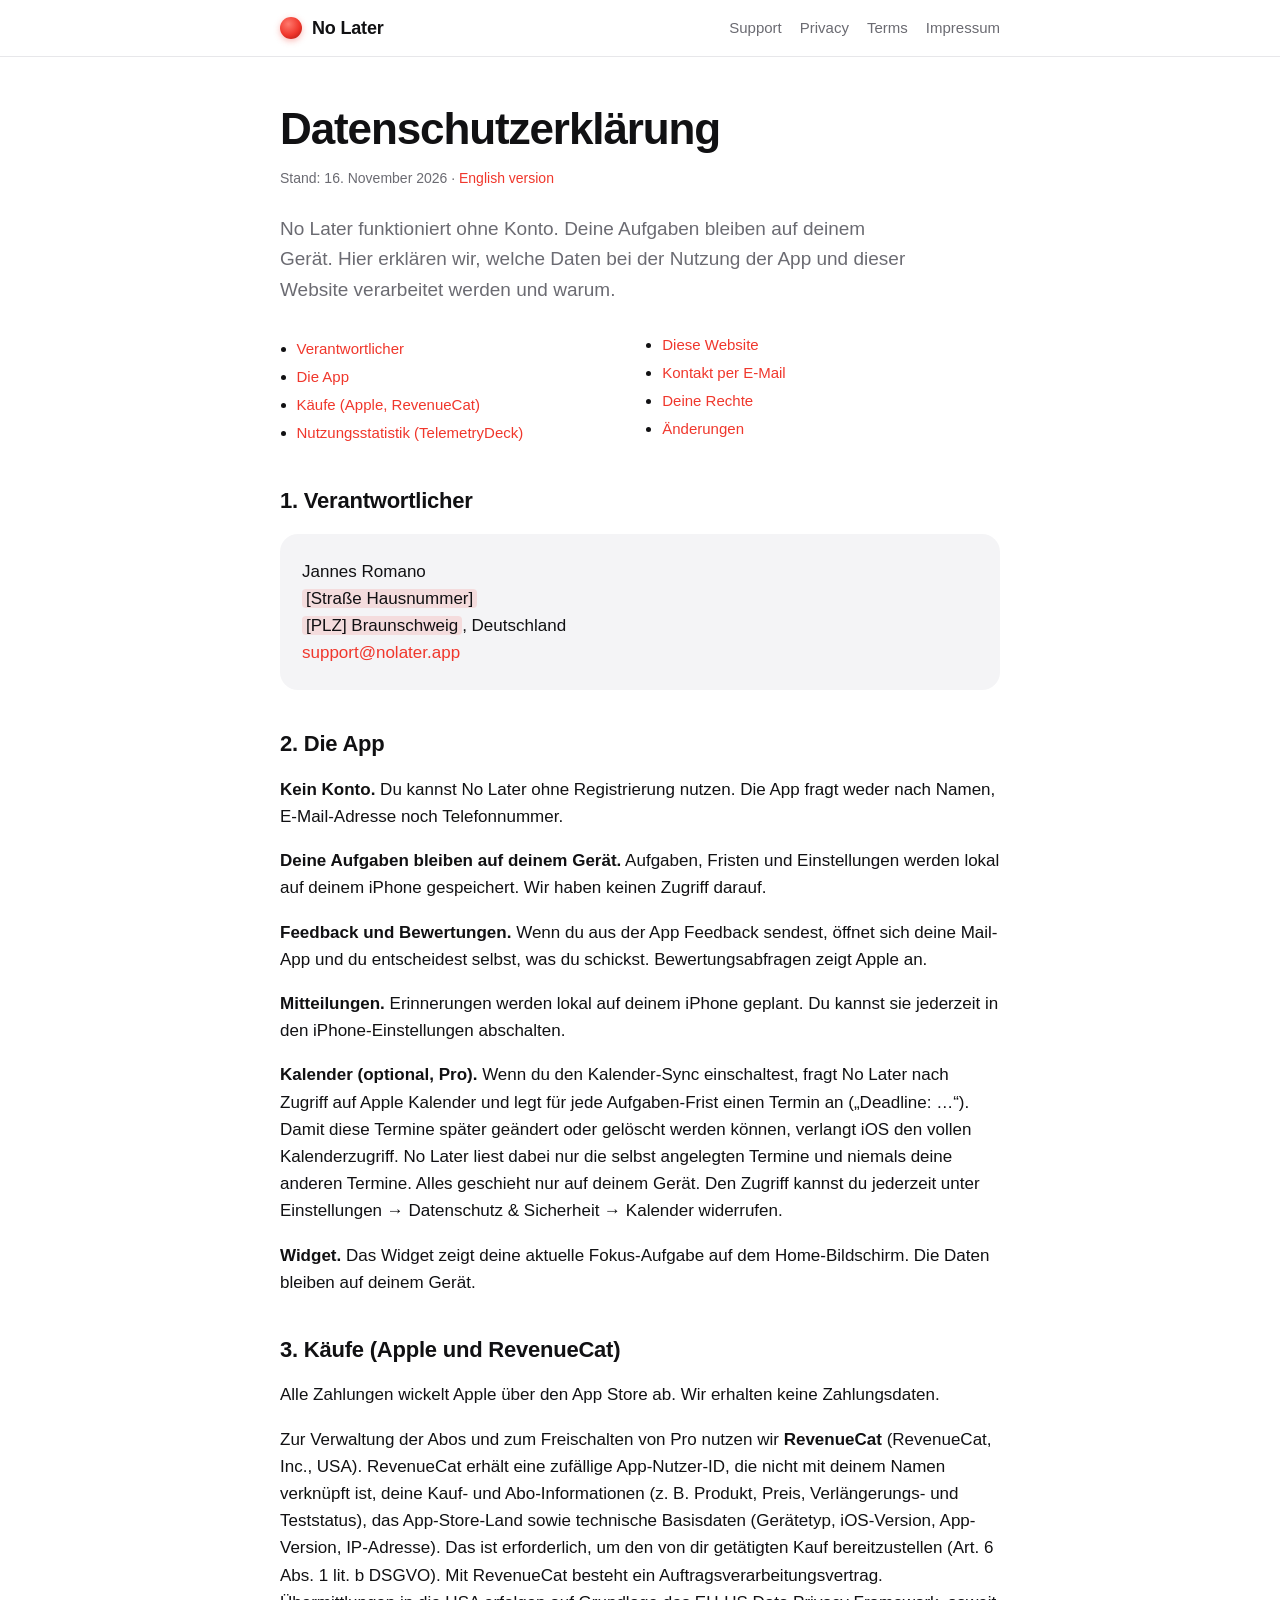
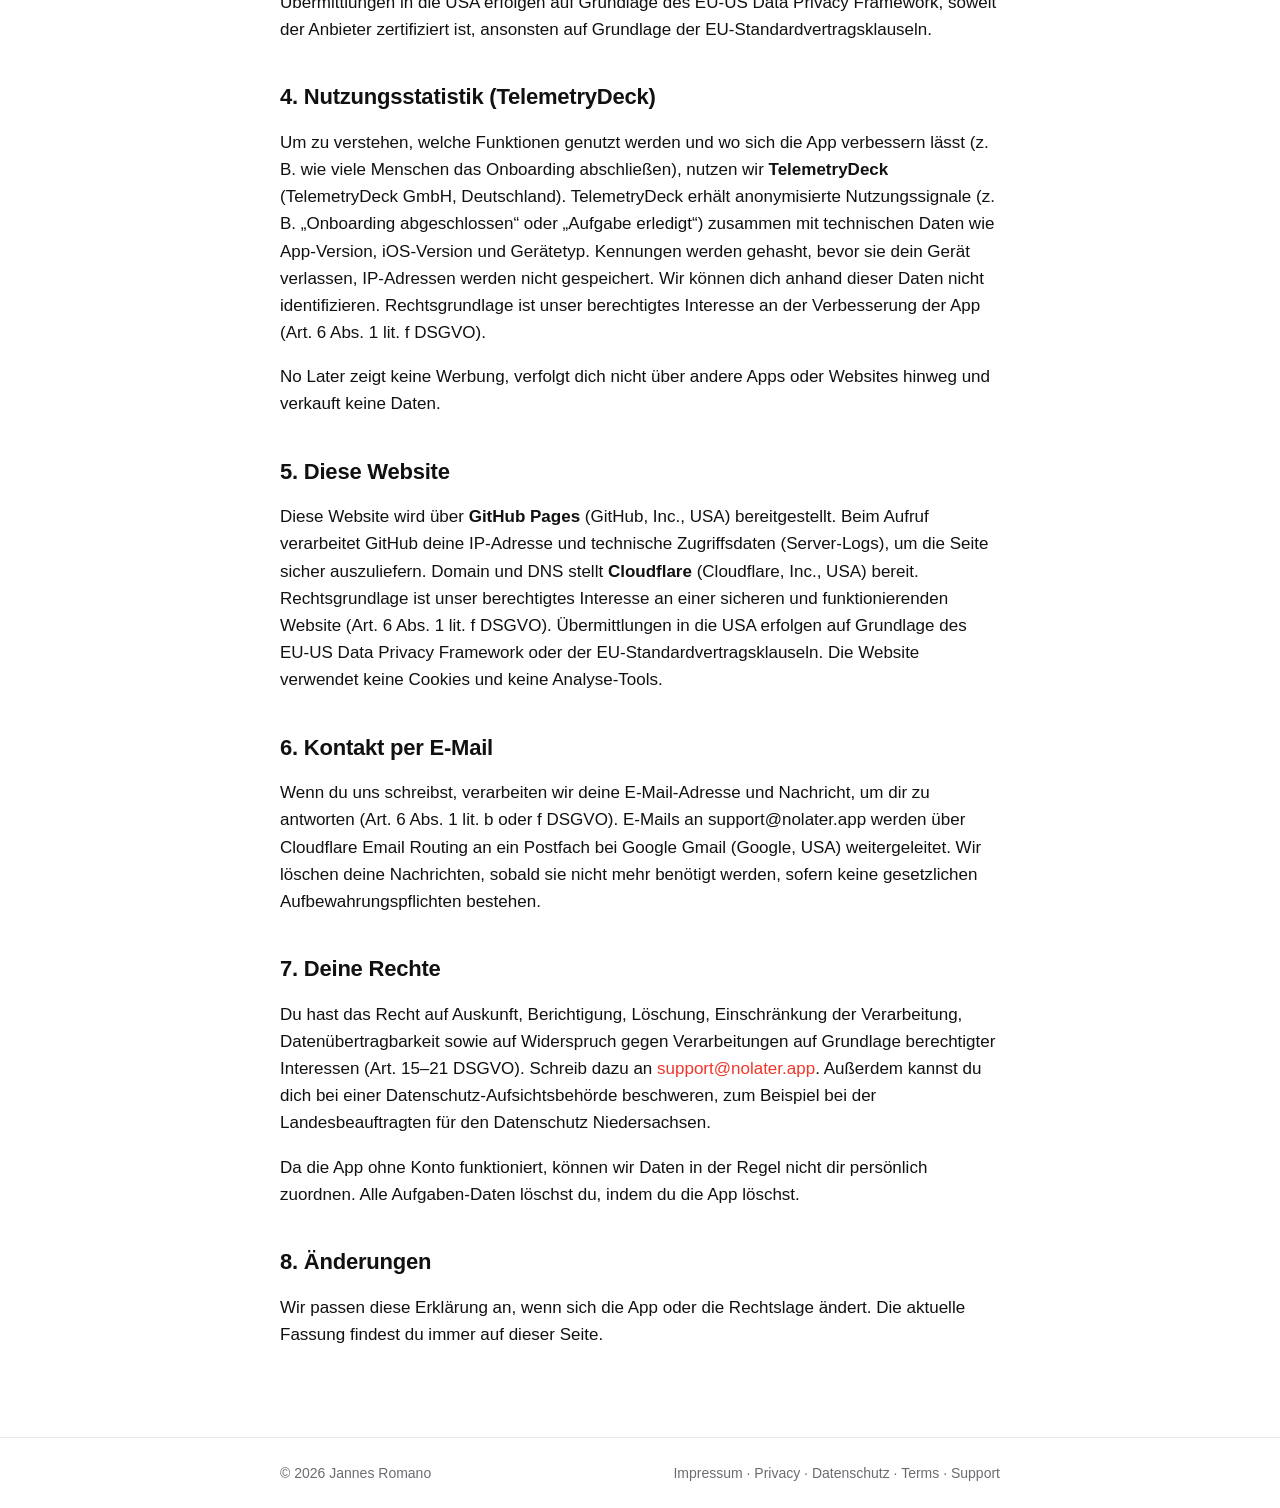
==== datenschutz.html @ 513e259f "Add No Later website (start page, support, privacy, terms, Impressum) Co-Authored-By: Claude Opus 5." ====
<!doctype html>
<html lang="de">
<head>
<meta charset="utf-8">
<meta name="viewport" content="width=device-width, initial-scale=1, viewport-fit=cover">
<title>No Later Datenschutz</title>
<meta name="description" content="Datenschutzerklärung für die App No Later und diese Website.">
<link rel="icon" href="data:image/svg+xml,%3Csvg xmlns='http://www.w3.org/2000/svg' viewBox='0 0 64 64'%3E%3Cdefs%3E%3CradialGradient id='g' cx='38%25' cy='32%25' r='70%25'%3E%3Cstop offset='0' stop-color='%23FF7A6E'/%3E%3Cstop offset='.55' stop-color='%23F0372C'/%3E%3Cstop offset='1' stop-color='%23A8150F'/%3E%3C/radialGradient%3E%3C/defs%3E%3Ccircle cx='32' cy='32' r='28' fill='url(%23g)'/%3E%3C/svg%3E">
<link rel="stylesheet" href="style.css">
</head>
<body>
<header class="top"><div class="wrap">
  <a class="brand" href="index.html"><span class="dot" aria-hidden="true"></span>No Later</a>
  <nav class="links" aria-label="Main"><a href="support.html">Support</a><a href="privacy.html">Privacy</a><a href="terms.html">Terms</a><a href="impressum.html">Impressum</a></nav>
</div></header>
<main><div class="wrap">
<h1>Datenschutzerklärung</h1>
<p class="lang">Stand: 16. November 2026 · <a href="privacy.html">English version</a></p>
<p class="lead">No Later funktioniert ohne Konto. Deine Aufgaben bleiben auf deinem Gerät. Hier erklären wir, welche Daten bei der Nutzung der App und dieser Website verarbeitet werden und warum.</p>

<ul class="toc">
<li><a href="#verantwortlich">Verantwortlicher</a></li>
<li><a href="#app">Die App</a></li>
<li><a href="#kaeufe">Käufe (Apple, RevenueCat)</a></li>
<li><a href="#statistik">Nutzungsstatistik (TelemetryDeck)</a></li>
<li><a href="#website">Diese Website</a></li>
<li><a href="#kontakt">Kontakt per E-Mail</a></li>
<li><a href="#rechte">Deine Rechte</a></li>
<li><a href="#aenderungen">Änderungen</a></li>
</ul>

<h2 id="verantwortlich">1. Verantwortlicher</h2>
<div class="card"><p>Jannes Romano<br><span class="ph">[Straße Hausnummer]</span><br><span class="ph">[PLZ] Braunschweig</span>, Deutschland<br><a href="mailto:support@nolater.app">support@nolater.app</a></p></div>

<h2 id="app">2. Die App</h2>
<p><b>Kein Konto.</b> Du kannst No Later ohne Registrierung nutzen. Die App fragt weder nach Namen, E-Mail-Adresse noch Telefonnummer.</p>
<p><b>Deine Aufgaben bleiben auf deinem Gerät.</b> Aufgaben, Fristen und Einstellungen werden lokal auf deinem iPhone gespeichert. Wir haben keinen Zugriff darauf.</p>
<p><b>Feedback und Bewertungen.</b> Wenn du aus der App Feedback sendest, öffnet sich deine Mail-App und du entscheidest selbst, was du schickst. Bewertungsabfragen zeigt Apple an.</p>
<p><b>Mitteilungen.</b> Erinnerungen werden lokal auf deinem iPhone geplant. Du kannst sie jederzeit in den iPhone-Einstellungen abschalten.</p>
<p><b>Kalender (optional, Pro).</b> Wenn du den Kalender-Sync einschaltest, fragt No Later nach Zugriff auf Apple Kalender und legt für jede Aufgaben-Frist einen Termin an („Deadline: …“). Damit diese Termine später geändert oder gelöscht werden können, verlangt iOS den vollen Kalenderzugriff. No Later liest dabei nur die selbst angelegten Termine und niemals deine anderen Termine. Alles geschieht nur auf deinem Gerät. Den Zugriff kannst du jederzeit unter Einstellungen → Datenschutz & Sicherheit → Kalender widerrufen.</p>
<p><b>Widget.</b> Das Widget zeigt deine aktuelle Fokus-Aufgabe auf dem Home-Bildschirm. Die Daten bleiben auf deinem Gerät.</p>

<h2 id="kaeufe">3. Käufe (Apple und RevenueCat)</h2>
<p>Alle Zahlungen wickelt Apple über den App Store ab. Wir erhalten keine Zahlungsdaten.</p>
<p>Zur Verwaltung der Abos und zum Freischalten von Pro nutzen wir <b>RevenueCat</b> (RevenueCat, Inc., USA). RevenueCat erhält eine zufällige App-Nutzer-ID, die nicht mit deinem Namen verknüpft ist, deine Kauf- und Abo-Informationen (z. B. Produkt, Preis, Verlängerungs- und Teststatus), das App-Store-Land sowie technische Basisdaten (Gerätetyp, iOS-Version, App-Version, IP-Adresse). Das ist erforderlich, um den von dir getätigten Kauf bereitzustellen (Art. 6 Abs. 1 lit. b DSGVO). Mit RevenueCat besteht ein Auftragsverarbeitungsvertrag. Übermittlungen in die USA erfolgen auf Grundlage des EU-US Data Privacy Framework, soweit der Anbieter zertifiziert ist, ansonsten auf Grundlage der EU-Standardvertragsklauseln.</p>

<h2 id="statistik">4. Nutzungsstatistik (TelemetryDeck)</h2>
<p>Um zu verstehen, welche Funktionen genutzt werden und wo sich die App verbessern lässt (z. B. wie viele Menschen das Onboarding abschließen), nutzen wir <b>TelemetryDeck</b> (TelemetryDeck GmbH, Deutschland). TelemetryDeck erhält anonymisierte Nutzungssignale (z. B. „Onboarding abgeschlossen“ oder „Aufgabe erledigt“) zusammen mit technischen Daten wie App-Version, iOS-Version und Gerätetyp. Kennungen werden gehasht, bevor sie dein Gerät verlassen, IP-Adressen werden nicht gespeichert. Wir können dich anhand dieser Daten nicht identifizieren. Rechtsgrundlage ist unser berechtigtes Interesse an der Verbesserung der App (Art. 6 Abs. 1 lit. f DSGVO).</p>
<p>No Later zeigt keine Werbung, verfolgt dich nicht über andere Apps oder Websites hinweg und verkauft keine Daten.</p>

<h2 id="website">5. Diese Website</h2>
<p>Diese Website wird über <b>GitHub Pages</b> (GitHub, Inc., USA) bereitgestellt. Beim Aufruf verarbeitet GitHub deine IP-Adresse und technische Zugriffsdaten (Server-Logs), um die Seite sicher auszuliefern. Domain und DNS stellt <b>Cloudflare</b> (Cloudflare, Inc., USA) bereit. Rechtsgrundlage ist unser berechtigtes Interesse an einer sicheren und funktionierenden Website (Art. 6 Abs. 1 lit. f DSGVO). Übermittlungen in die USA erfolgen auf Grundlage des EU-US Data Privacy Framework oder der EU-Standardvertragsklauseln. Die Website verwendet keine Cookies und keine Analyse-Tools.</p>

<h2 id="kontakt">6. Kontakt per E-Mail</h2>
<p>Wenn du uns schreibst, verarbeiten wir deine E-Mail-Adresse und Nachricht, um dir zu antworten (Art. 6 Abs. 1 lit. b oder f DSGVO). E-Mails an support@nolater.app werden über Cloudflare Email Routing an ein Postfach bei Google Gmail (Google, USA) weitergeleitet. Wir löschen deine Nachrichten, sobald sie nicht mehr benötigt werden, sofern keine gesetzlichen Aufbewahrungspflichten bestehen.</p>

<h2 id="rechte">7. Deine Rechte</h2>
<p>Du hast das Recht auf Auskunft, Berichtigung, Löschung, Einschränkung der Verarbeitung, Datenübertragbarkeit sowie auf Widerspruch gegen Verarbeitungen auf Grundlage berechtigter Interessen (Art. 15–21 DSGVO). Schreib dazu an <a href="mailto:support@nolater.app">support@nolater.app</a>. Außerdem kannst du dich bei einer Datenschutz-Aufsichtsbehörde beschweren, zum Beispiel bei der Landesbeauftragten für den Datenschutz Niedersachsen.</p>
<p>Da die App ohne Konto funktioniert, können wir Daten in der Regel nicht dir persönlich zuordnen. Alle Aufgaben-Daten löschst du, indem du die App löschst.</p>

<h2 id="aenderungen">8. Änderungen</h2>
<p>Wir passen diese Erklärung an, wenn sich die App oder die Rechtslage ändert. Die aktuelle Fassung findest du immer auf dieser Seite.</p>

</div></main>
<footer><div class="wrap">
  <span>© 2026 Jannes Romano</span>
  <span><a href="impressum.html">Impressum</a> · <a href="privacy.html">Privacy</a> · <a href="datenschutz.html">Datenschutz</a> · <a href="terms.html">Terms</a> · <a href="support.html">Support</a></span>
</div></footer>
</body>
</html>
---- style.css ----
:root{
  --bg:#ffffff; --fg:#111113; --muted:#6b6b72; --line:#e7e7ea; --card:#f4f4f6;
  --accent:#F0372C; --accent-ink:#ffffff;
  --sans:-apple-system,BlinkMacSystemFont,"SF Pro Text","Inter","Segoe UI",Roboto,Helvetica,Arial,sans-serif;
  --display:-apple-system,BlinkMacSystemFont,"SF Pro Display","Inter","Segoe UI",Roboto,Helvetica,Arial,sans-serif;
  color-scheme:light;
}
@media (prefers-color-scheme: dark){
  :root{ --bg:#000000; --fg:#f5f5f7; --muted:#98989f; --line:#2c2c2e; --card:#1c1c1e; color-scheme:dark; }
}
*{box-sizing:border-box}
html{-webkit-text-size-adjust:100%}
body{margin:0;background:var(--bg);color:var(--fg);font:17px/1.6 var(--sans);-webkit-font-smoothing:antialiased}
a{color:var(--accent);text-decoration:none}
a:hover{text-decoration:underline}
a:focus-visible,button:focus-visible{outline:2px solid var(--accent);outline-offset:3px;border-radius:6px}
.wrap{max-width:760px;margin:0 auto;padding-inline:max(20px,env(safe-area-inset-left,0px)) max(20px,env(safe-area-inset-right,0px))}
header.top{border-bottom:1px solid var(--line)}
header.top .wrap{display:flex;align-items:center;justify-content:space-between;gap:16px;padding-block:16px}
.brand{white-space:nowrap;flex-shrink:0;display:flex;align-items:center;gap:10px;color:var(--fg);font:700 18px/1 var(--display);letter-spacing:-.01em}
.brand:hover{text-decoration:none}
.dot{width:22px;height:22px;border-radius:50%;background:radial-gradient(circle at 38% 32%,#FF7A6E 0%,#F0372C 55%,#A8150F 100%);box-shadow:0 2px 6px rgba(240,55,44,.35)}
nav.links{display:flex;gap:18px;flex-wrap:wrap;font-size:15px}
nav.links a{color:var(--muted)}
nav.links a:hover{color:var(--fg);text-decoration:none}
main{padding-block:48px 72px}
h1{font:800 clamp(32px,6vw,44px)/1.1 var(--display);letter-spacing:-.025em;margin:0 0 12px;text-wrap:balance}
h2{font:700 22px/1.3 var(--display);letter-spacing:-.01em;margin:40px 0 10px}
h3{font:650 18px/1.35 var(--display);margin:26px 0 6px}
p,li{color:var(--fg)}
.muted{color:var(--muted)}
.lead{font-size:19px;color:var(--muted);margin:0 0 28px;max-width:60ch}
ul{padding-left:1.2em}
li{margin:4px 0}
.card{background:var(--card);border-radius:18px;padding:20px 22px;margin:18px 0}
.card p{margin:4px 0}
.lang{font-size:14px;color:var(--muted);margin-bottom:24px}
.toc{columns:2;column-gap:28px;font-size:15px;padding-left:1.1em}
@media (max-width:560px){.toc{columns:1}}
@media (max-width:560px){nav.links{gap:10px;font-size:13px;justify-content:flex-end;flex-wrap:nowrap}header.top .wrap{gap:10px}}
footer{border-top:1px solid var(--line)}
footer .wrap{display:flex;justify-content:space-between;flex-wrap:wrap;gap:12px;padding-block:24px;font-size:14px;color:var(--muted)}
footer a{color:var(--muted)}
/* landing */
.hero{display:flex;flex-direction:column;align-items:center;text-align:center;padding-block:24px 8px}
.button3d{width:168px;height:168px;border-radius:50%;margin:8px auto 36px;position:relative;
  background:radial-gradient(circle at 38% 32%,#FF7A6E 0%,#F0372C 55%,#A8150F 100%);
  box-shadow:0 18px 40px rgba(240,55,44,.35), inset 0 -8px 18px rgba(0,0,0,.18)}
.button3d::after{content:"";position:absolute;left:34px;top:24px;width:70px;height:36px;border-radius:50%;background:rgba(255,255,255,.28)}
@media (prefers-reduced-motion:no-preference){ .button3d{animation:breathe 3.2s ease-in-out infinite} }
@keyframes breathe{50%{transform:scale(1.03)}}
.cta{display:inline-flex;align-items:center;gap:10px;background:var(--fg);color:var(--bg);border-radius:14px;padding:12px 20px;font-weight:600;font-size:16px}
.cta:hover{text-decoration:none;opacity:.9}
.soon{font-size:14px;color:var(--muted);margin-top:10px}
.features{display:grid;grid-template-columns:repeat(2,minmax(0,1fr));gap:12px;margin-top:44px;text-align:left}
@media (max-width:600px){.features{grid-template-columns:1fr}}
.feat{background:var(--card);border-radius:18px;padding:18px 20px}
.feat b{display:block;font:650 17px/1.3 var(--display);margin-bottom:4px}
.feat span{color:var(--muted);font-size:15px}
.ph{background:rgba(240,55,44,.12);border-radius:4px;padding:0 4px}
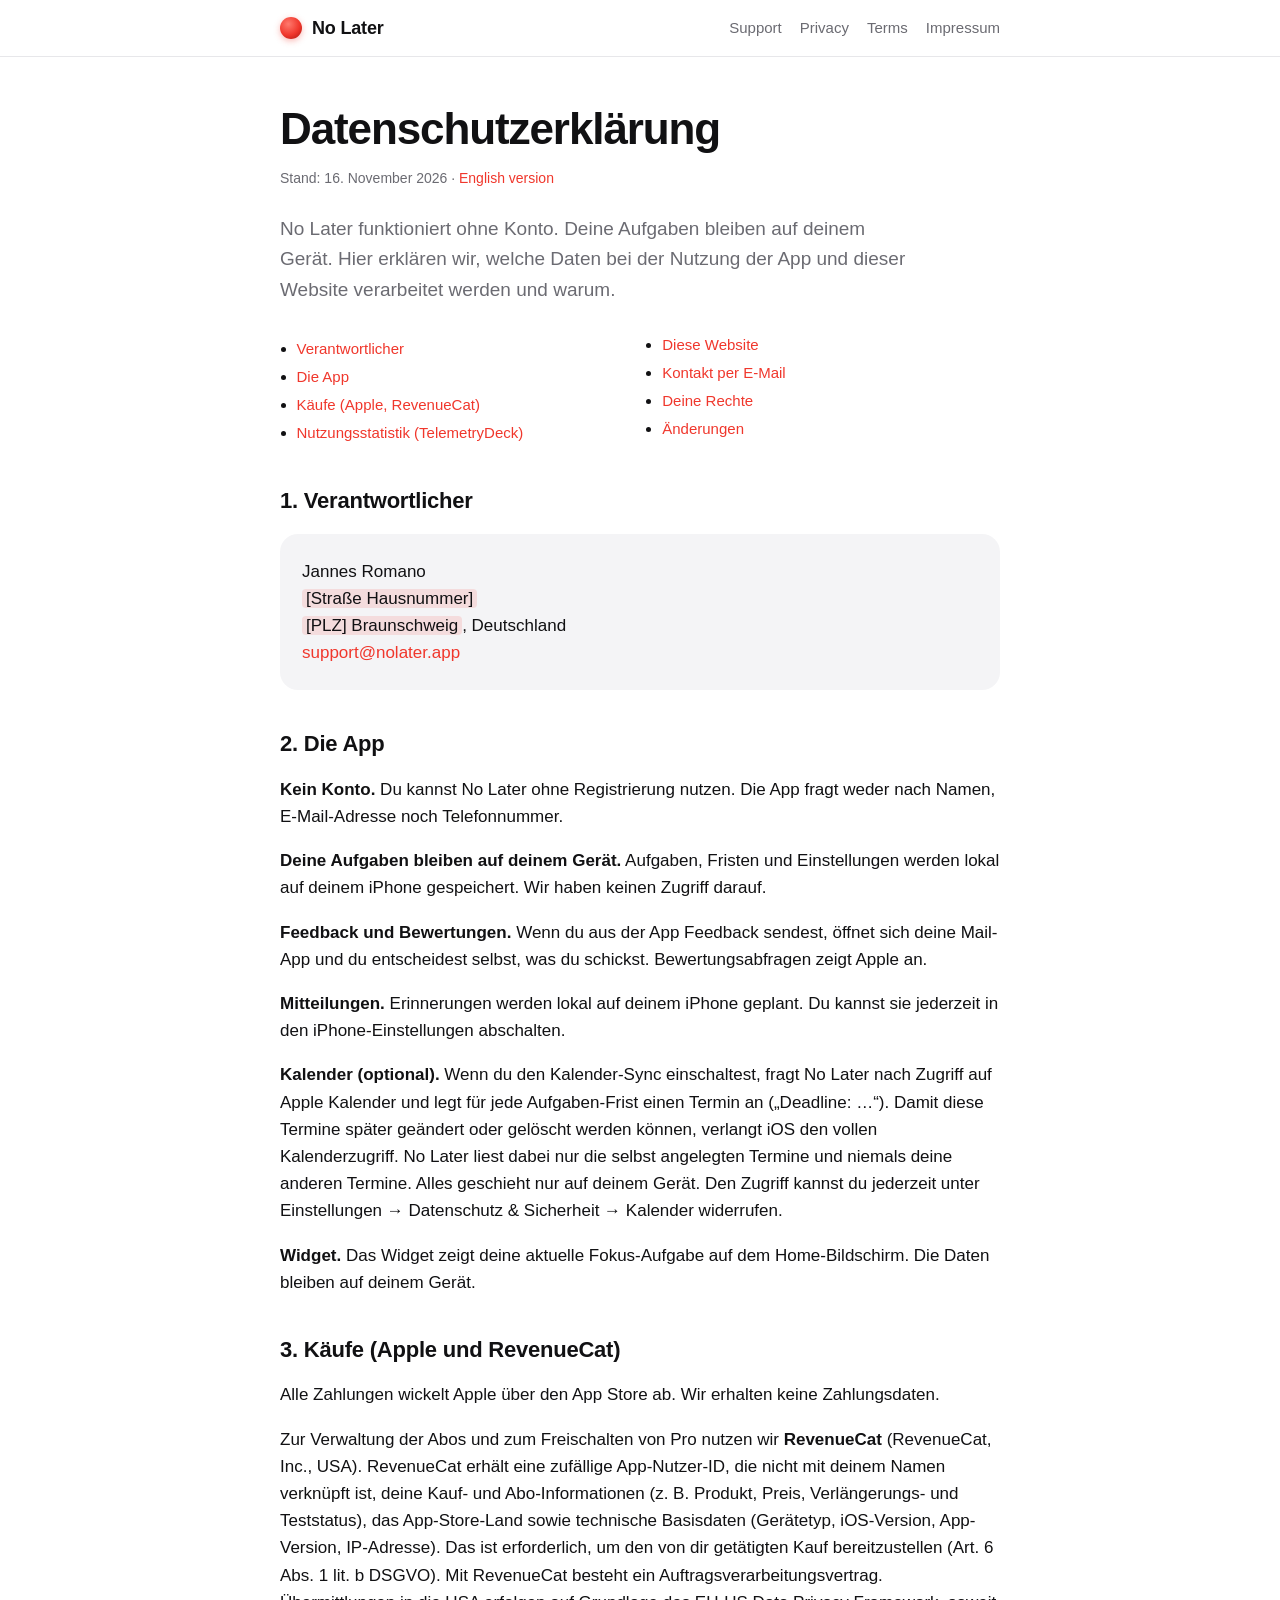
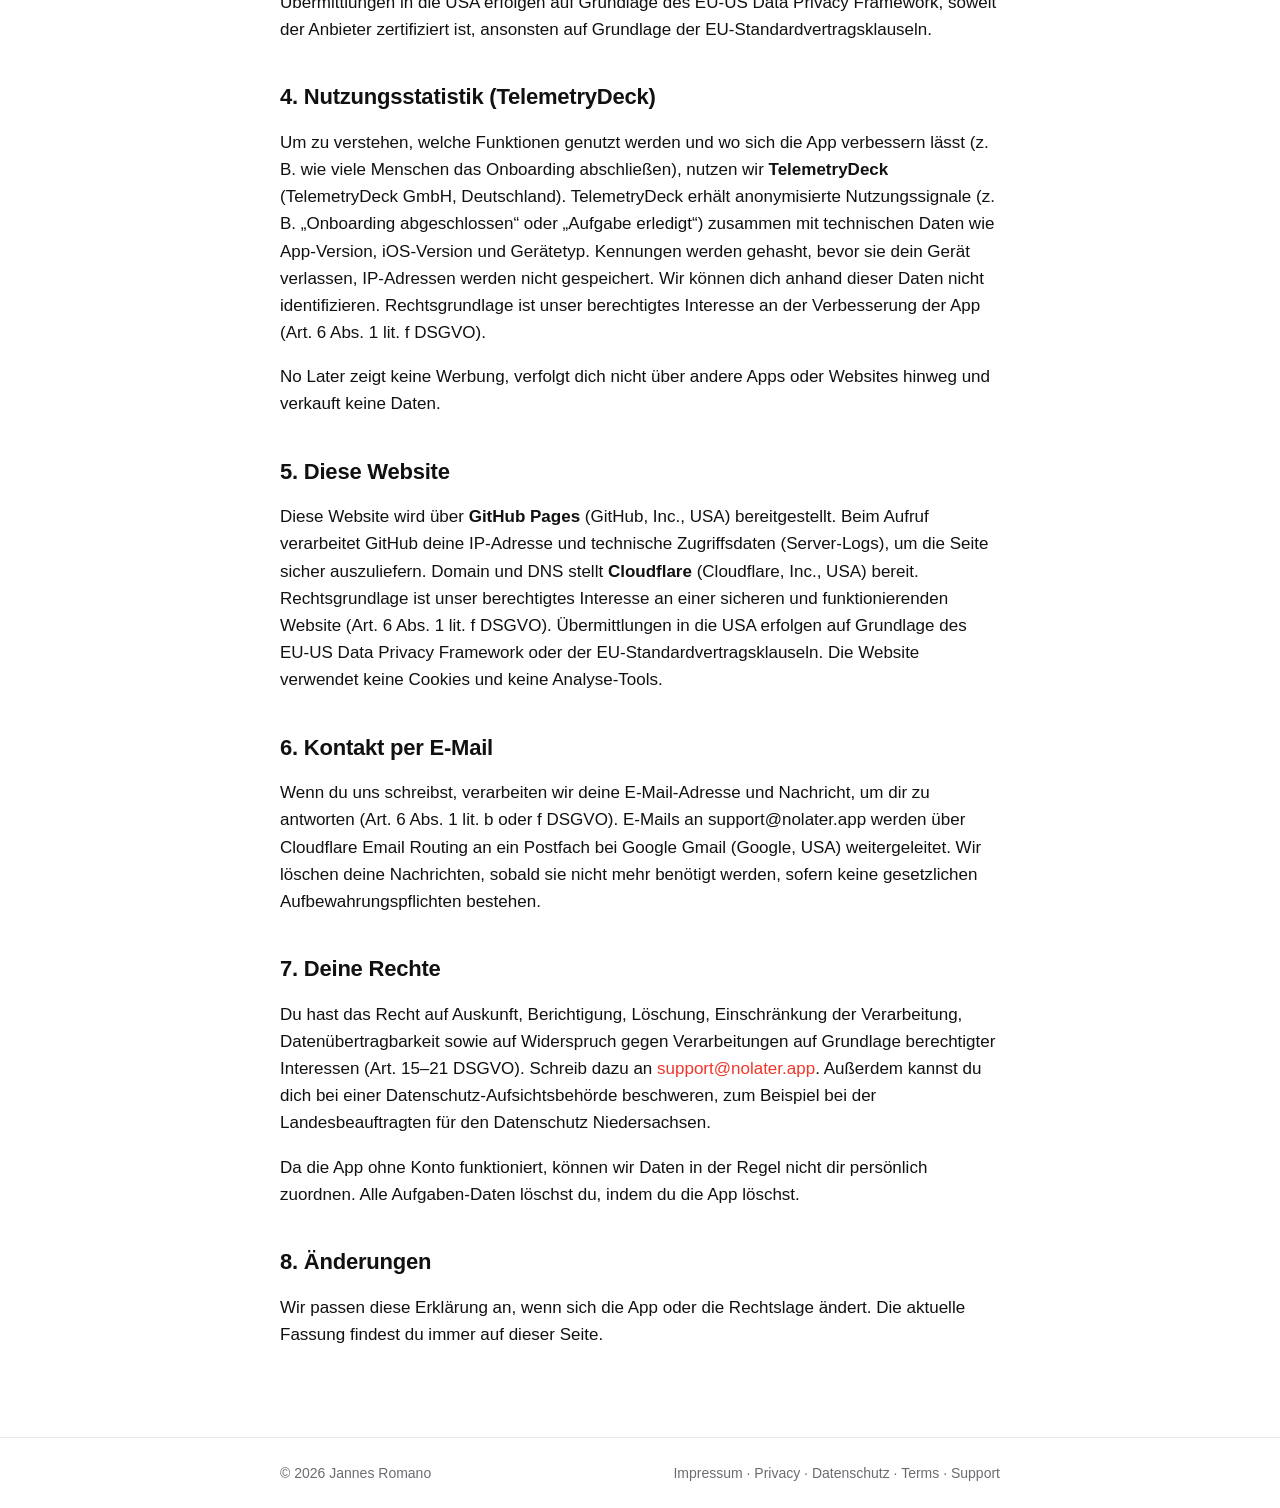
==== commit a9c3b998: "Datenschutz: Kalender nicht mehr nur Pro (Gratis-Aufgaben) Co-Authored-By: Claude Opus 5.5 <noreply@" ====
--- a/datenschutz.html
+++ b/datenschutz.html
@@ -37,7 +37,7 @@
 <p><b>Deine Aufgaben bleiben auf deinem Gerät.</b> Aufgaben, Fristen und Einstellungen werden lokal auf deinem iPhone gespeichert. Wir haben keinen Zugriff darauf.</p>
 <p><b>Feedback und Bewertungen.</b> Wenn du aus der App Feedback sendest, öffnet sich deine Mail-App und du entscheidest selbst, was du schickst. Bewertungsabfragen zeigt Apple an.</p>
 <p><b>Mitteilungen.</b> Erinnerungen werden lokal auf deinem iPhone geplant. Du kannst sie jederzeit in den iPhone-Einstellungen abschalten.</p>
-<p><b>Kalender (optional, Pro).</b> Wenn du den Kalender-Sync einschaltest, fragt No Later nach Zugriff auf Apple Kalender und legt für jede Aufgaben-Frist einen Termin an („Deadline: …“). Damit diese Termine später geändert oder gelöscht werden können, verlangt iOS den vollen Kalenderzugriff. No Later liest dabei nur die selbst angelegten Termine und niemals deine anderen Termine. Alles geschieht nur auf deinem Gerät. Den Zugriff kannst du jederzeit unter Einstellungen → Datenschutz & Sicherheit → Kalender widerrufen.</p>
+<p><b>Kalender (optional).</b> Wenn du den Kalender-Sync einschaltest, fragt No Later nach Zugriff auf Apple Kalender und legt für jede Aufgaben-Frist einen Termin an („Deadline: …“). Damit diese Termine später geändert oder gelöscht werden können, verlangt iOS den vollen Kalenderzugriff. No Later liest dabei nur die selbst angelegten Termine und niemals deine anderen Termine. Alles geschieht nur auf deinem Gerät. Den Zugriff kannst du jederzeit unter Einstellungen → Datenschutz & Sicherheit → Kalender widerrufen.</p>
 <p><b>Widget.</b> Das Widget zeigt deine aktuelle Fokus-Aufgabe auf dem Home-Bildschirm. Die Daten bleiben auf deinem Gerät.</p>
 
 <h2 id="kaeufe">3. Käufe (Apple und RevenueCat)</h2>
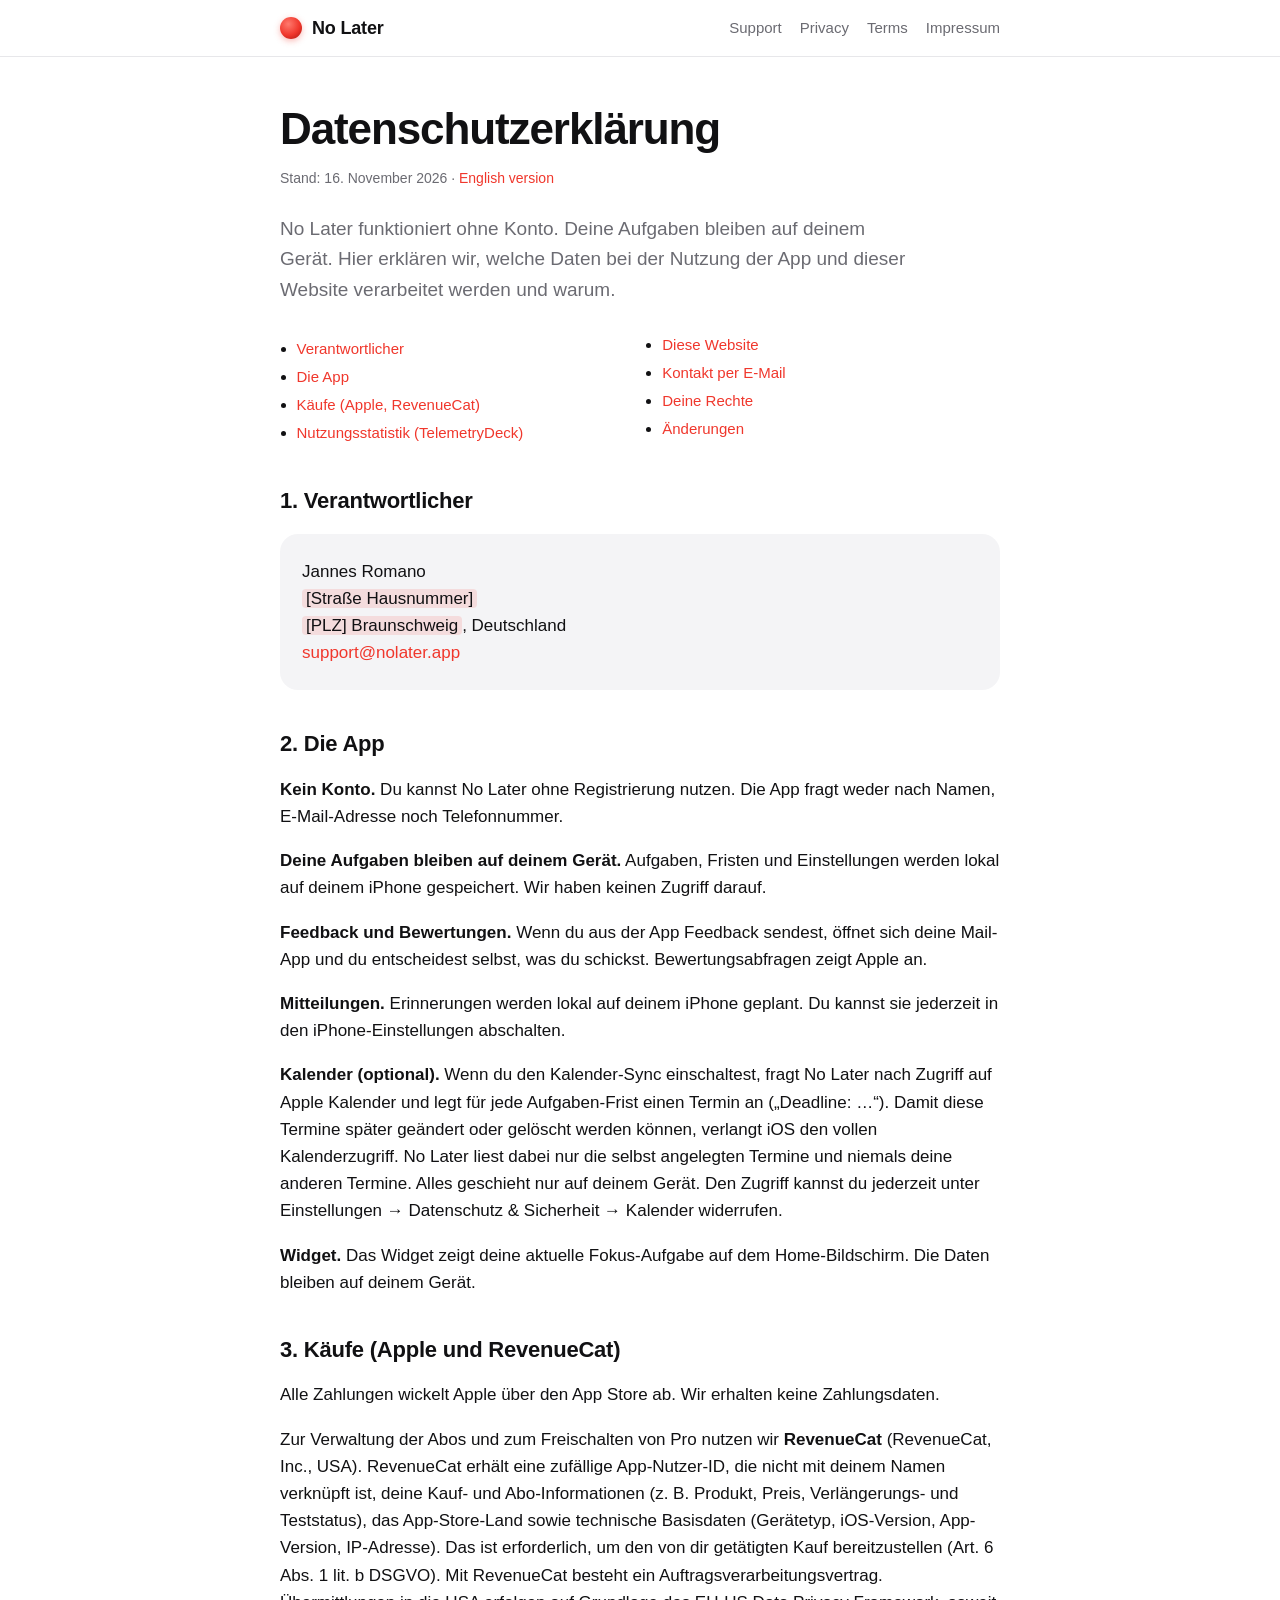
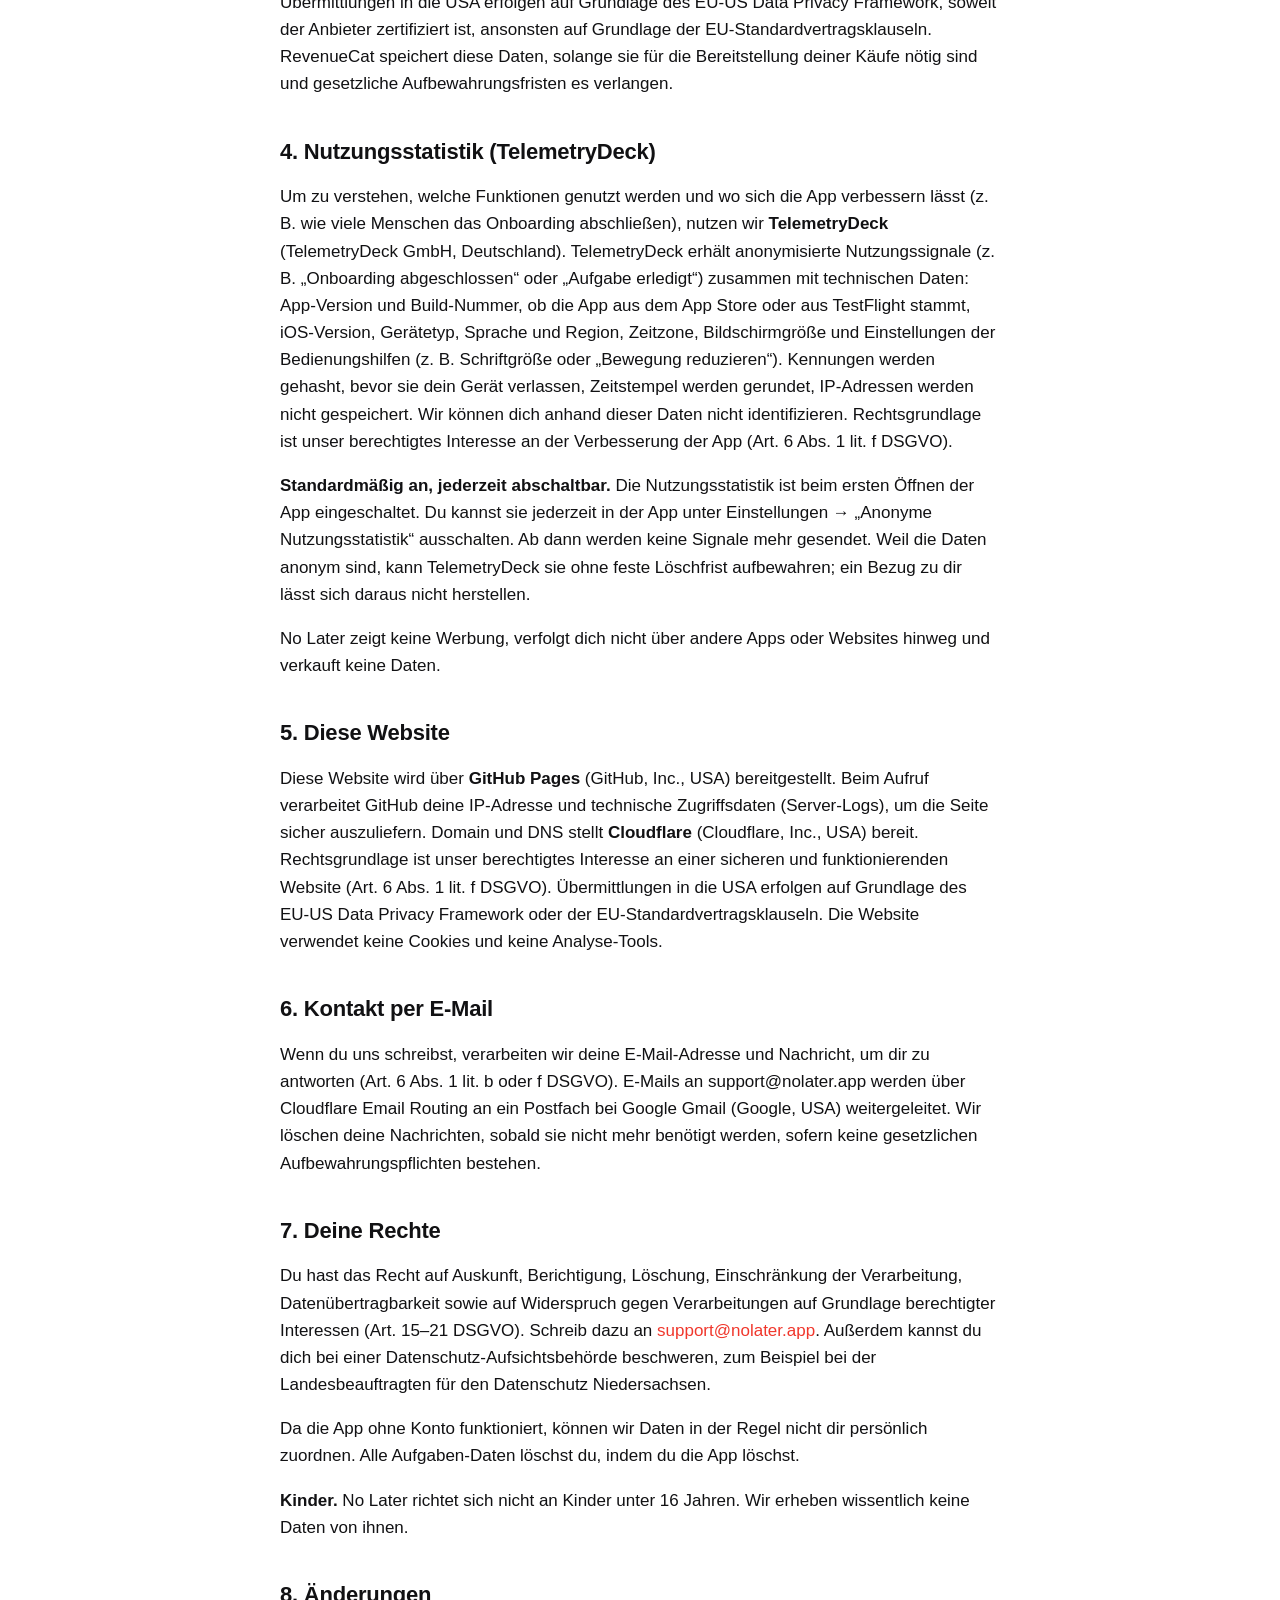
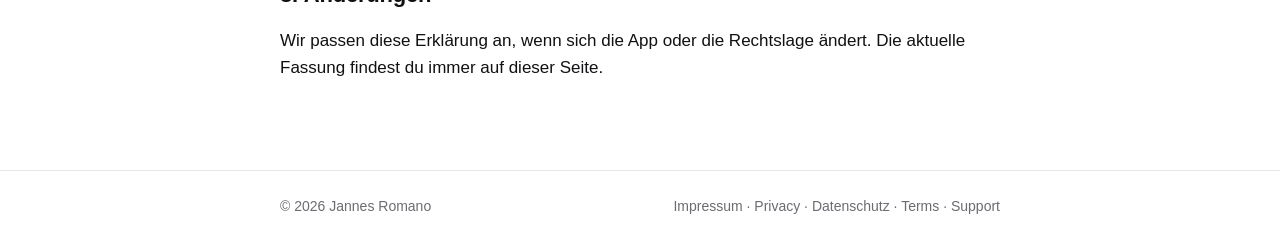
==== commit 183c266d: "Datenschutz: Statistik standardmäßig an + Ausschalter, alle Gerätedaten, Speicherdauer, Kinder Co-Au" ====
--- a/datenschutz.html
+++ b/datenschutz.html
@@ -42,10 +42,11 @@
 
 <h2 id="kaeufe">3. Käufe (Apple und RevenueCat)</h2>
 <p>Alle Zahlungen wickelt Apple über den App Store ab. Wir erhalten keine Zahlungsdaten.</p>
-<p>Zur Verwaltung der Abos und zum Freischalten von Pro nutzen wir <b>RevenueCat</b> (RevenueCat, Inc., USA). RevenueCat erhält eine zufällige App-Nutzer-ID, die nicht mit deinem Namen verknüpft ist, deine Kauf- und Abo-Informationen (z. B. Produkt, Preis, Verlängerungs- und Teststatus), das App-Store-Land sowie technische Basisdaten (Gerätetyp, iOS-Version, App-Version, IP-Adresse). Das ist erforderlich, um den von dir getätigten Kauf bereitzustellen (Art. 6 Abs. 1 lit. b DSGVO). Mit RevenueCat besteht ein Auftragsverarbeitungsvertrag. Übermittlungen in die USA erfolgen auf Grundlage des EU-US Data Privacy Framework, soweit der Anbieter zertifiziert ist, ansonsten auf Grundlage der EU-Standardvertragsklauseln.</p>
+<p>Zur Verwaltung der Abos und zum Freischalten von Pro nutzen wir <b>RevenueCat</b> (RevenueCat, Inc., USA). RevenueCat erhält eine zufällige App-Nutzer-ID, die nicht mit deinem Namen verknüpft ist, deine Kauf- und Abo-Informationen (z. B. Produkt, Preis, Verlängerungs- und Teststatus), das App-Store-Land sowie technische Basisdaten (Gerätetyp, iOS-Version, App-Version, IP-Adresse). Das ist erforderlich, um den von dir getätigten Kauf bereitzustellen (Art. 6 Abs. 1 lit. b DSGVO). Mit RevenueCat besteht ein Auftragsverarbeitungsvertrag. Übermittlungen in die USA erfolgen auf Grundlage des EU-US Data Privacy Framework, soweit der Anbieter zertifiziert ist, ansonsten auf Grundlage der EU-Standardvertragsklauseln. RevenueCat speichert diese Daten, solange sie für die Bereitstellung deiner Käufe nötig sind und gesetzliche Aufbewahrungsfristen es verlangen.</p>
 
 <h2 id="statistik">4. Nutzungsstatistik (TelemetryDeck)</h2>
-<p>Um zu verstehen, welche Funktionen genutzt werden und wo sich die App verbessern lässt (z. B. wie viele Menschen das Onboarding abschließen), nutzen wir <b>TelemetryDeck</b> (TelemetryDeck GmbH, Deutschland). TelemetryDeck erhält anonymisierte Nutzungssignale (z. B. „Onboarding abgeschlossen“ oder „Aufgabe erledigt“) zusammen mit technischen Daten wie App-Version, iOS-Version und Gerätetyp. Kennungen werden gehasht, bevor sie dein Gerät verlassen, IP-Adressen werden nicht gespeichert. Wir können dich anhand dieser Daten nicht identifizieren. Rechtsgrundlage ist unser berechtigtes Interesse an der Verbesserung der App (Art. 6 Abs. 1 lit. f DSGVO).</p>
+<p>Um zu verstehen, welche Funktionen genutzt werden und wo sich die App verbessern lässt (z. B. wie viele Menschen das Onboarding abschließen), nutzen wir <b>TelemetryDeck</b> (TelemetryDeck GmbH, Deutschland). TelemetryDeck erhält anonymisierte Nutzungssignale (z. B. „Onboarding abgeschlossen“ oder „Aufgabe erledigt“) zusammen mit technischen Daten: App-Version und Build-Nummer, ob die App aus dem App Store oder aus TestFlight stammt, iOS-Version, Gerätetyp, Sprache und Region, Zeitzone, Bildschirmgröße und Einstellungen der Bedienungshilfen (z. B. Schriftgröße oder „Bewegung reduzieren“). Kennungen werden gehasht, bevor sie dein Gerät verlassen, Zeitstempel werden gerundet, IP-Adressen werden nicht gespeichert. Wir können dich anhand dieser Daten nicht identifizieren. Rechtsgrundlage ist unser berechtigtes Interesse an der Verbesserung der App (Art. 6 Abs. 1 lit. f DSGVO).</p>
+<p><b>Standardmäßig an, jederzeit abschaltbar.</b> Die Nutzungsstatistik ist beim ersten Öffnen der App eingeschaltet. Du kannst sie jederzeit in der App unter Einstellungen → „Anonyme Nutzungsstatistik“ ausschalten. Ab dann werden keine Signale mehr gesendet. Weil die Daten anonym sind, kann TelemetryDeck sie ohne feste Löschfrist aufbewahren; ein Bezug zu dir lässt sich daraus nicht herstellen.</p>
 <p>No Later zeigt keine Werbung, verfolgt dich nicht über andere Apps oder Websites hinweg und verkauft keine Daten.</p>
 
 <h2 id="website">5. Diese Website</h2>
@@ -57,6 +58,7 @@
 <h2 id="rechte">7. Deine Rechte</h2>
 <p>Du hast das Recht auf Auskunft, Berichtigung, Löschung, Einschränkung der Verarbeitung, Datenübertragbarkeit sowie auf Widerspruch gegen Verarbeitungen auf Grundlage berechtigter Interessen (Art. 15–21 DSGVO). Schreib dazu an <a href="mailto:support@nolater.app">support@nolater.app</a>. Außerdem kannst du dich bei einer Datenschutz-Aufsichtsbehörde beschweren, zum Beispiel bei der Landesbeauftragten für den Datenschutz Niedersachsen.</p>
 <p>Da die App ohne Konto funktioniert, können wir Daten in der Regel nicht dir persönlich zuordnen. Alle Aufgaben-Daten löschst du, indem du die App löschst.</p>
+<p><b>Kinder.</b> No Later richtet sich nicht an Kinder unter 16 Jahren. Wir erheben wissentlich keine Daten von ihnen.</p>
 
 <h2 id="aenderungen">8. Änderungen</h2>
 <p>Wir passen diese Erklärung an, wenn sich die App oder die Rechtslage ändert. Die aktuelle Fassung findest du immer auf dieser Seite.</p>
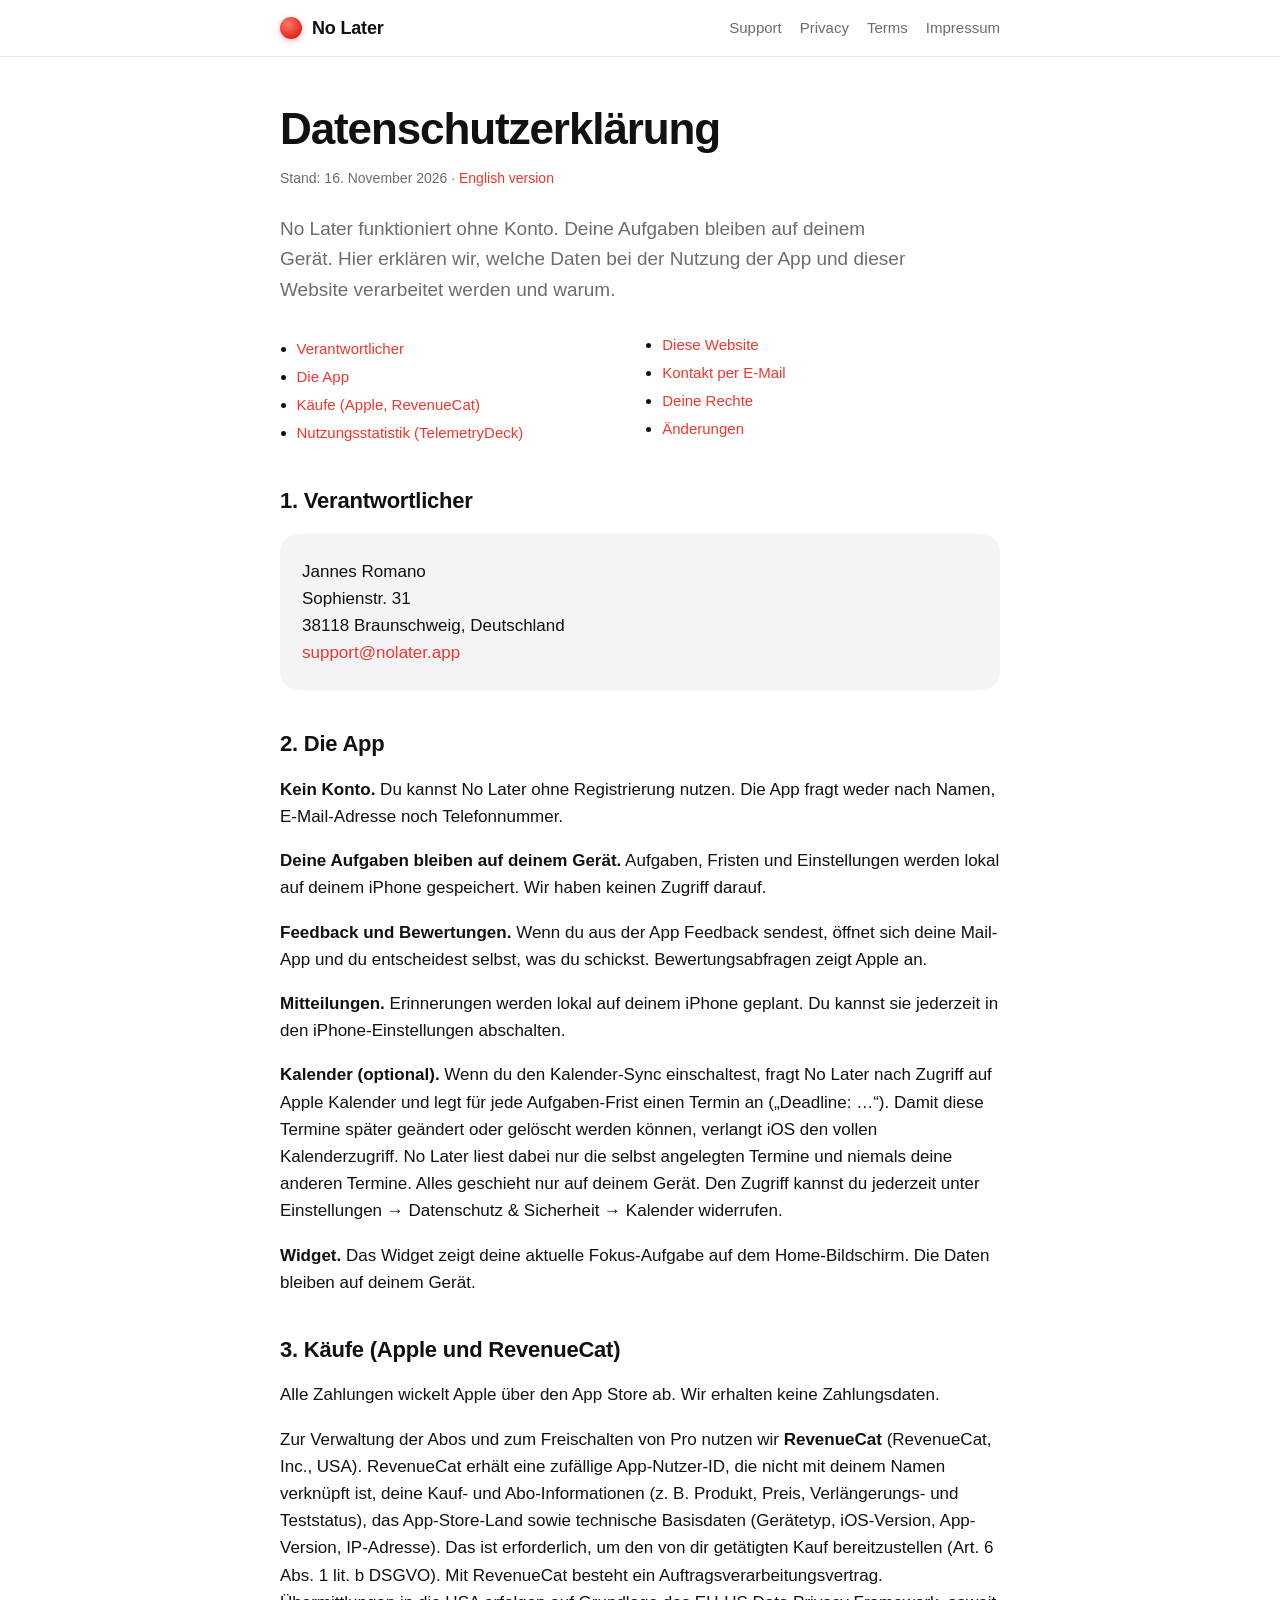
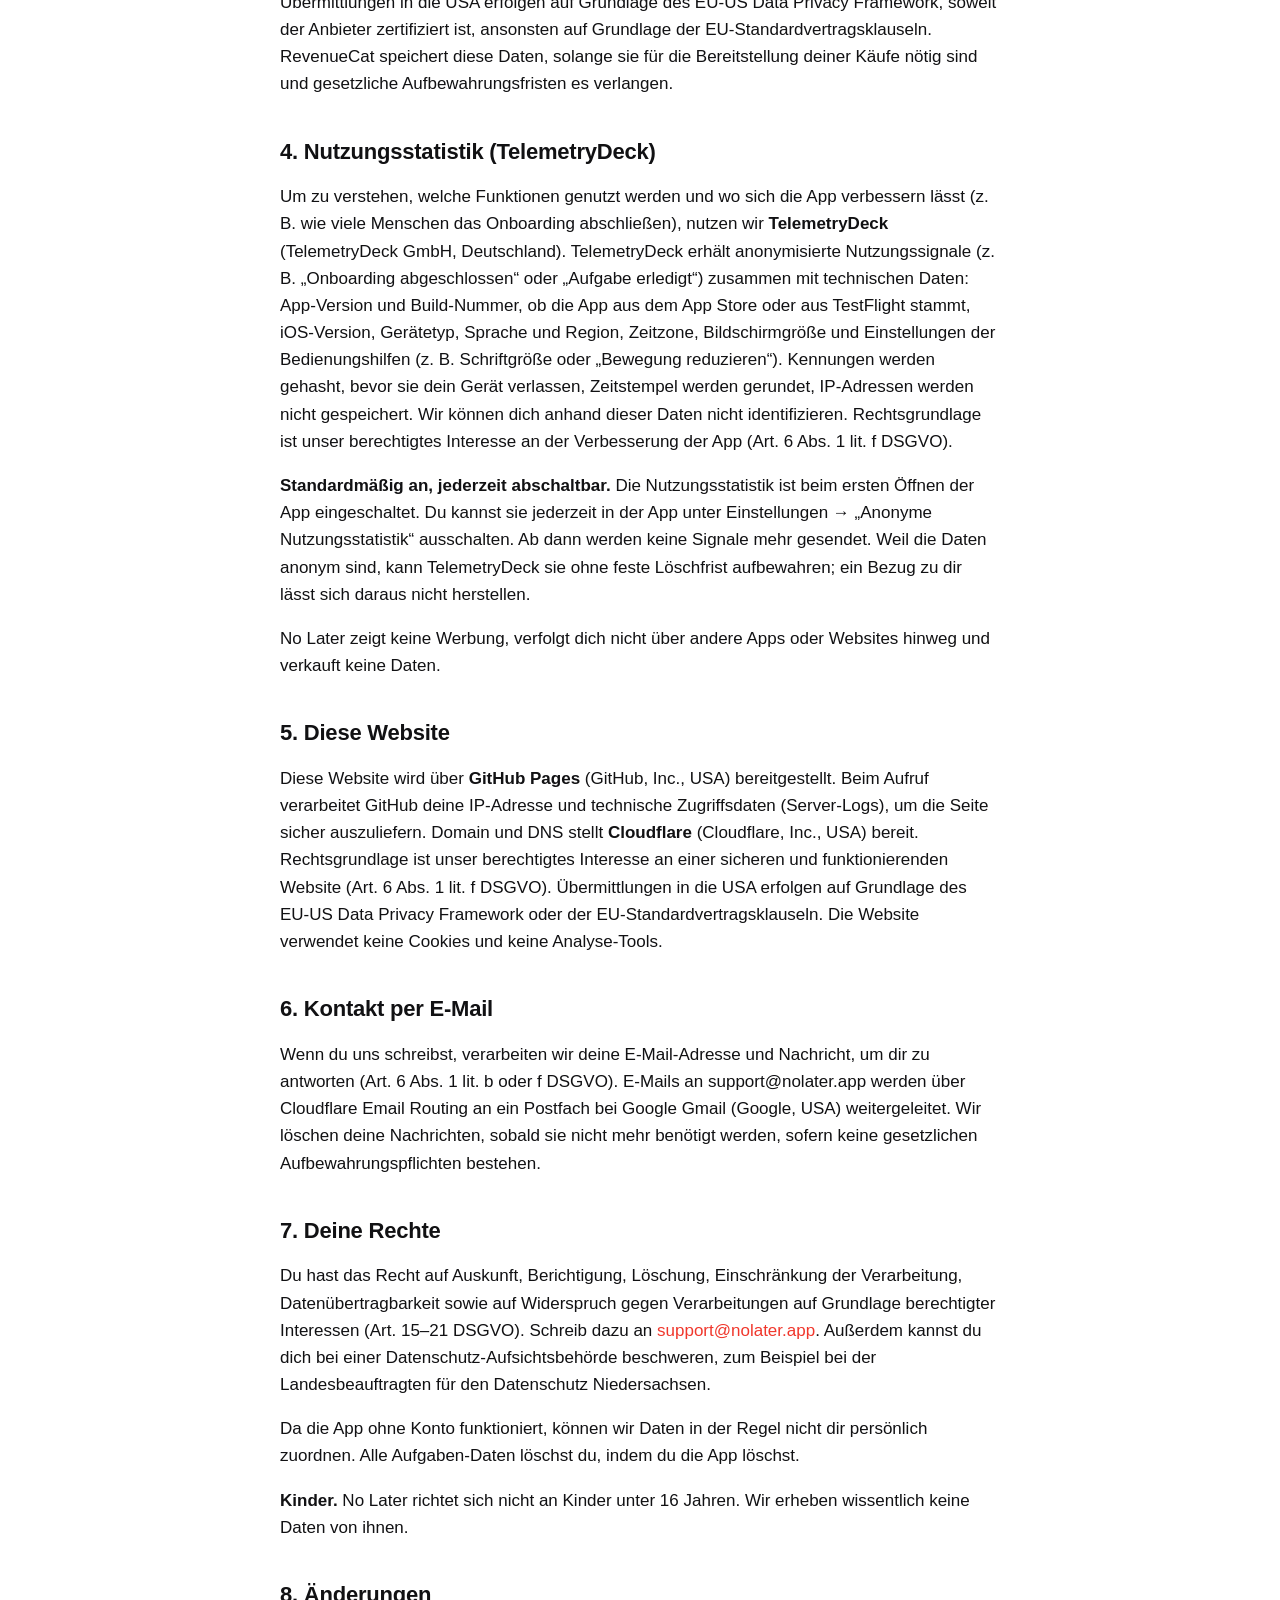
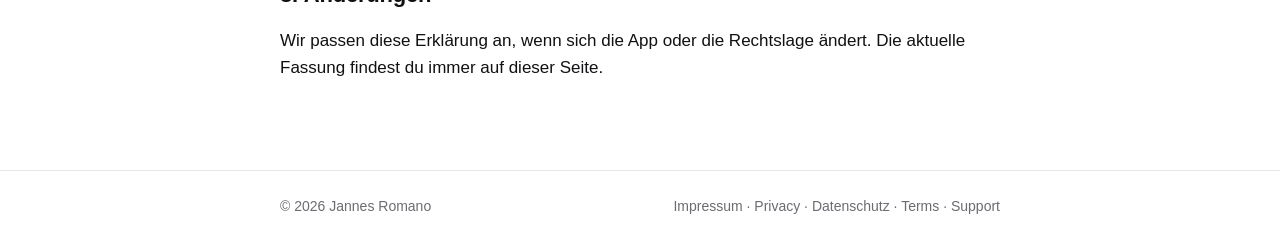
==== commit 8849f254: "Impressum und Datenschutz: Anschrift Braunschweig eingetragen Co-Authored-By: Claude Opus 5.5 <norep" ====
--- a/datenschutz.html
+++ b/datenschutz.html
@@ -30,7 +30,7 @@
 </ul>
 
 <h2 id="verantwortlich">1. Verantwortlicher</h2>
-<div class="card"><p>Jannes Romano<br><span class="ph">[Straße Hausnummer]</span><br><span class="ph">[PLZ] Braunschweig</span>, Deutschland<br><a href="mailto:support@nolater.app">support@nolater.app</a></p></div>
+<div class="card"><p>Jannes Romano<br>Sophienstr. 31<br>38118 Braunschweig, Deutschland<br><a href="mailto:support@nolater.app">support@nolater.app</a></p></div>
 
 <h2 id="app">2. Die App</h2>
 <p><b>Kein Konto.</b> Du kannst No Later ohne Registrierung nutzen. Die App fragt weder nach Namen, E-Mail-Adresse noch Telefonnummer.</p>
